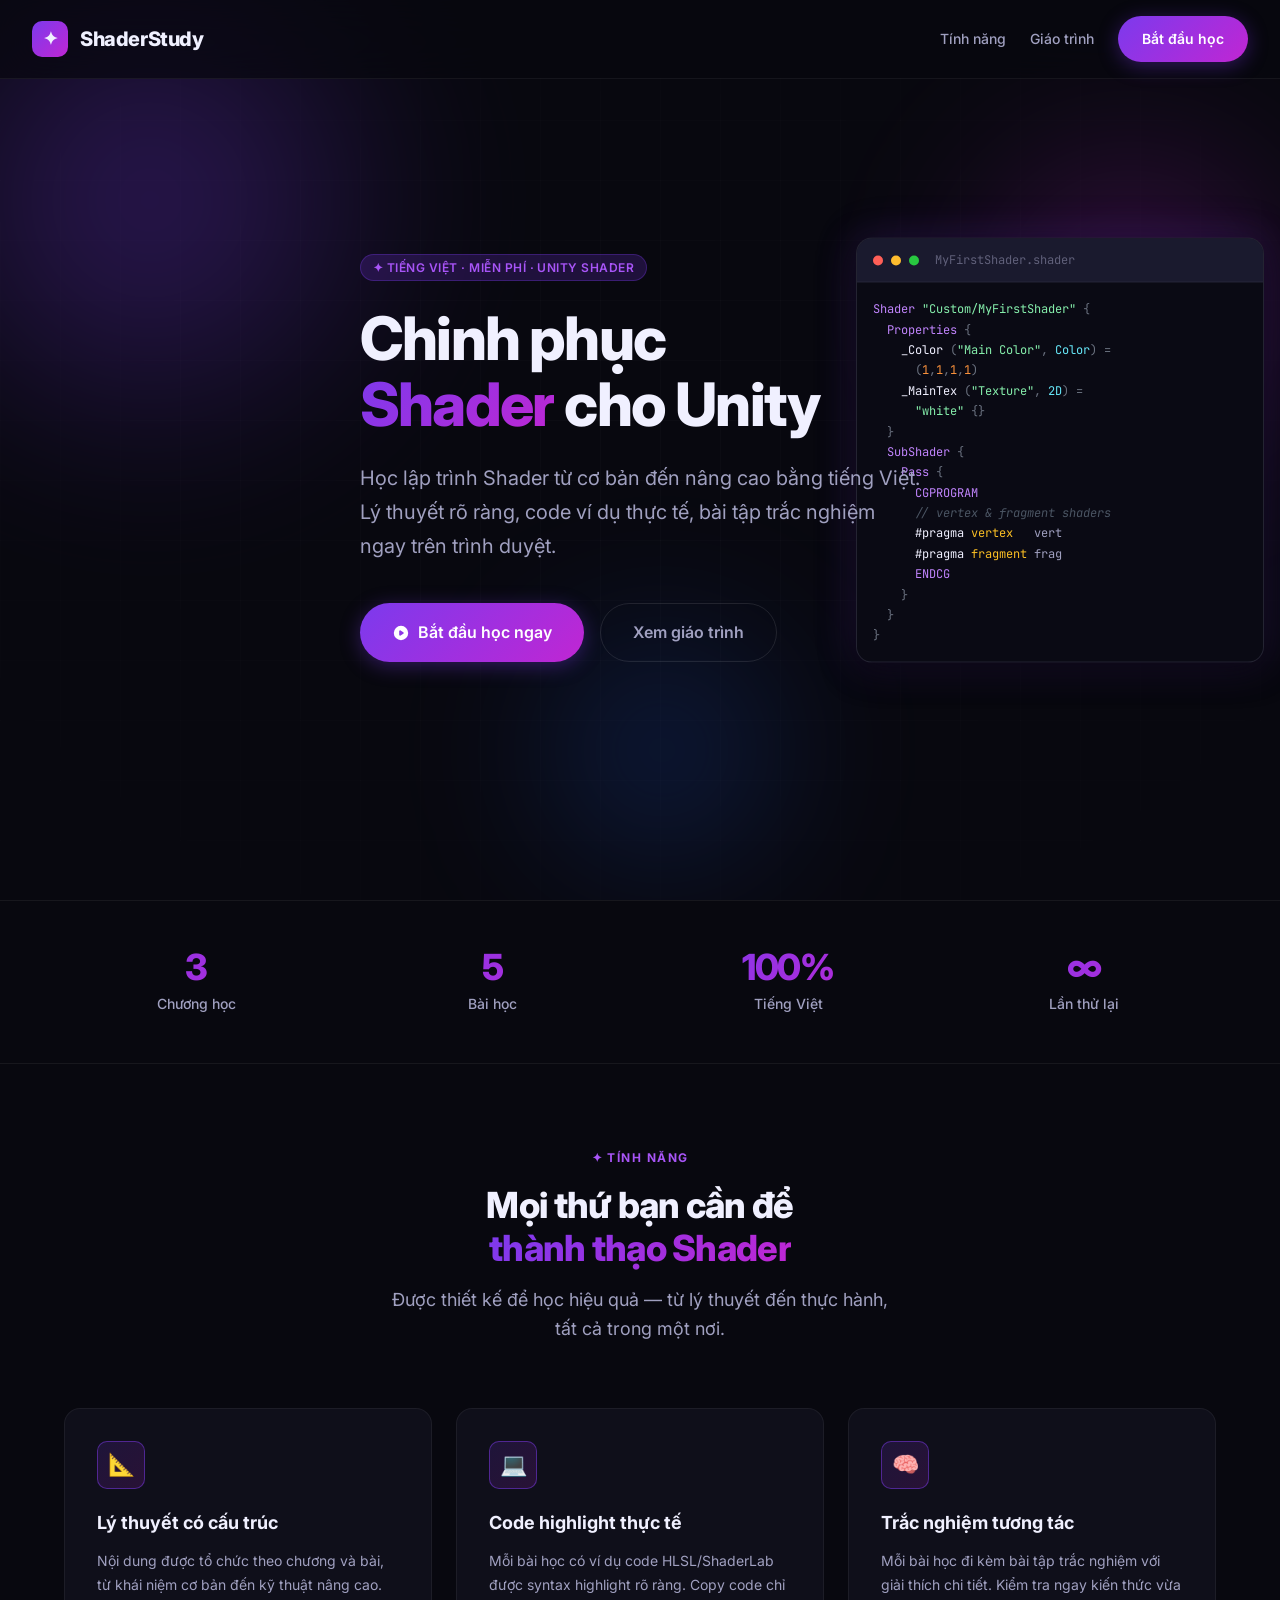
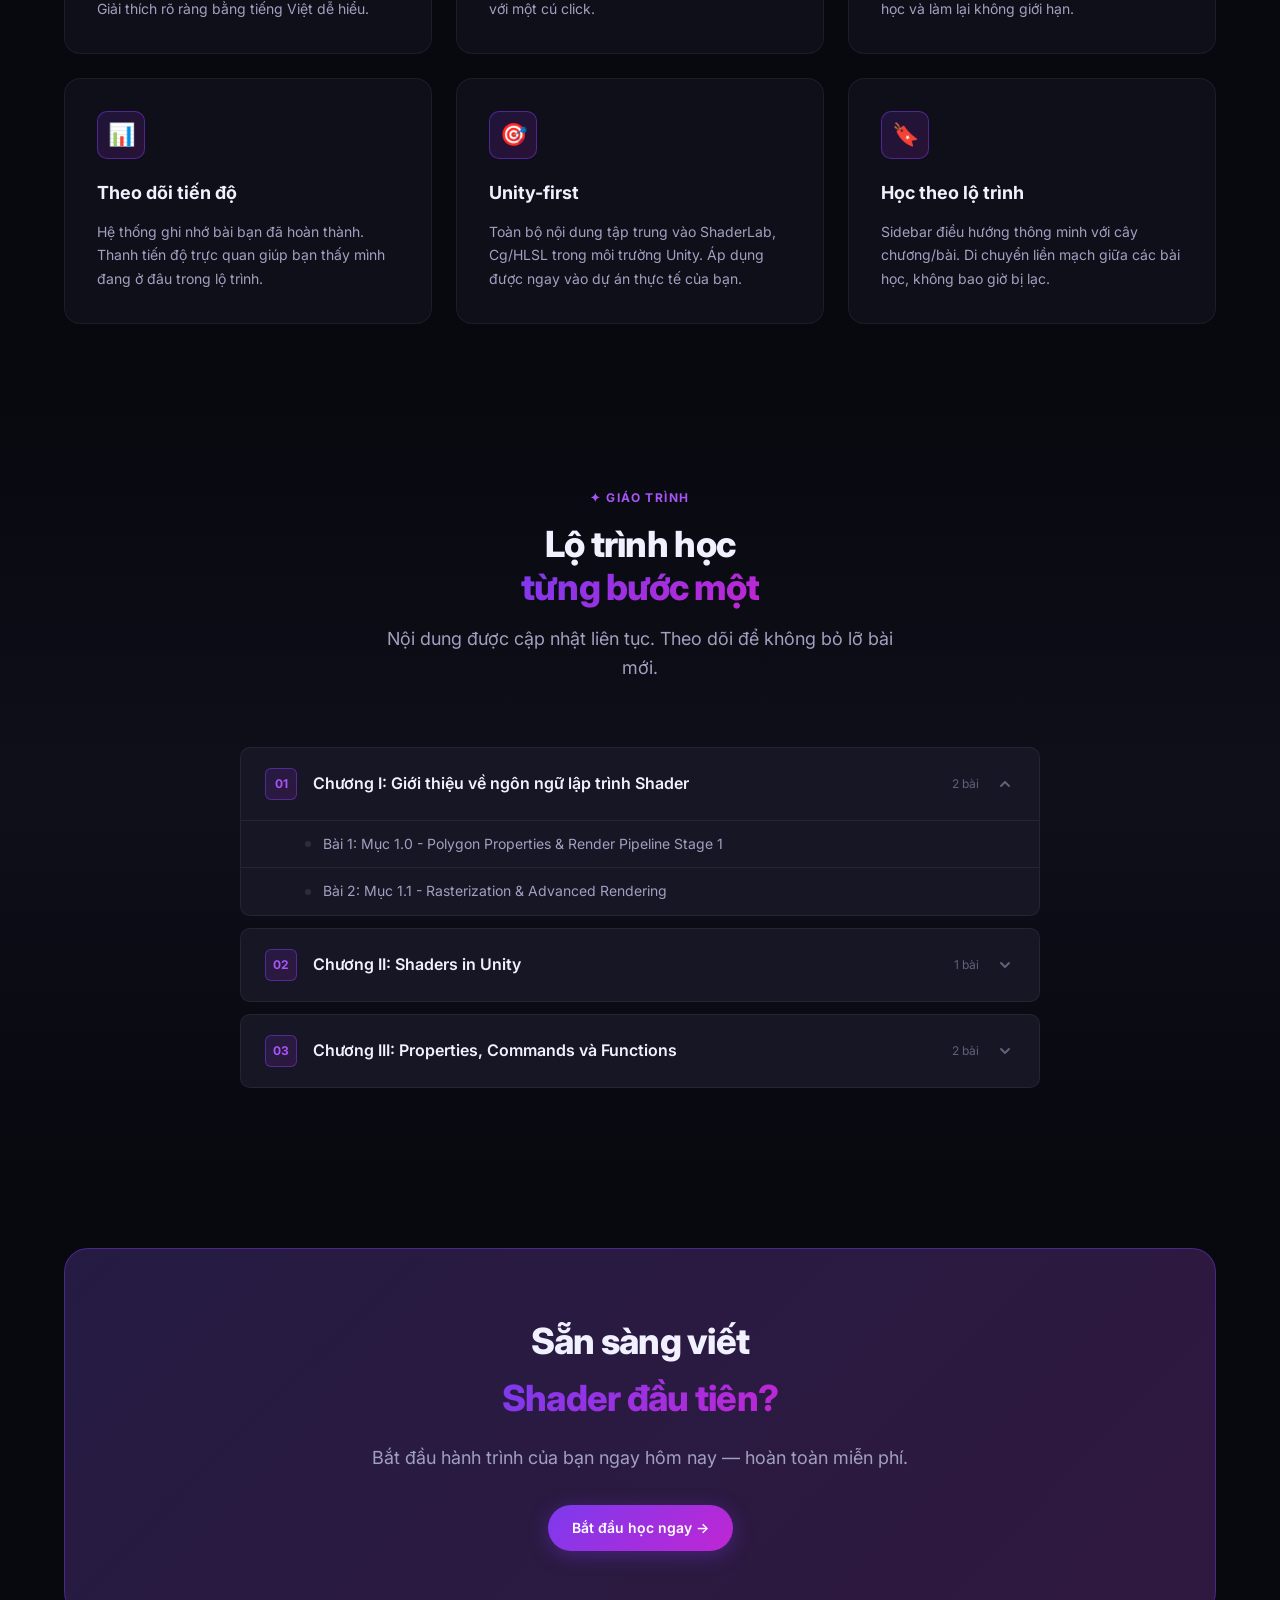
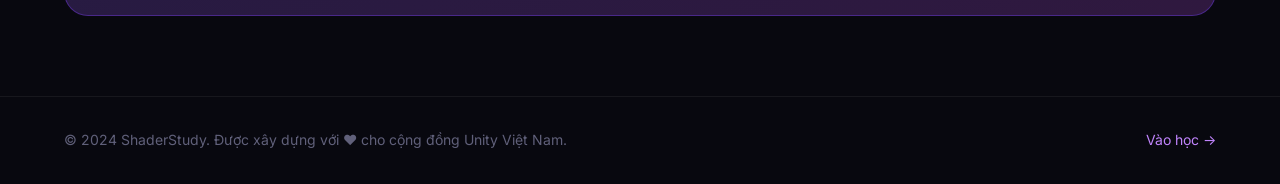
==== index.html @ 9c2f1389 "Initial commit: Shader Study Platform" ====
<!DOCTYPE html>
<html lang="vi">
<head>
  <meta charset="UTF-8" />
  <meta name="viewport" content="width=device-width, initial-scale=1.0" />
  <title>ShaderStudy – Học Shader cho Unity</title>
  <meta name="description" content="Nền tảng học Shader cho Unity bằng tiếng Việt. Lý thuyết có cấu trúc, ví dụ code thực tế, và bài tập trắc nghiệm tương tác." />
  <meta name="keywords" content="shader, unity, học shader, ShaderLab, HLSL, Cg, tiếng việt" />
  <meta property="og:title" content="ShaderStudy – Học Shader cho Unity" />
  <meta property="og:description" content="Học Shader Unity bằng tiếng Việt với lý thuyết có cấu trúc và bài tập trắc nghiệm." />
  <meta property="og:type" content="website" />

  <link rel="preconnect" href="https://fonts.googleapis.com" />
  <link rel="preconnect" href="https://fonts.gstatic.com" crossorigin />
  <link rel="stylesheet" href="css/main.css" />
  <link rel="stylesheet" href="css/intro.css" />
</head>
<body>

  <!-- ── Navigation ─────────────────────────────────────────── -->
  <nav class="intro-nav" role="navigation" aria-label="Điều hướng chính">
    <a href="index.html" class="nav-logo" aria-label="ShaderStudy trang chủ">
      <div class="nav-logo-icon" aria-hidden="true">✦</div>
      ShaderStudy
    </a>
    <div class="nav-links" aria-label="Các liên kết điều hướng">
      <a href="#features" class="nav-link">Tính năng</a>
      <a href="#curriculum" class="nav-link">Giáo trình</a>
      <a href="learn.html" class="btn btn-primary" id="nav-cta-btn">Bắt đầu học</a>
    </div>
  </nav>

  <!-- ── Hero ───────────────────────────────────────────────── -->
  <section class="hero" aria-labelledby="hero-title">

    <!-- Background -->
    <div class="hero-bg" aria-hidden="true">
      <div class="hero-orb hero-orb-1"></div>
      <div class="hero-orb hero-orb-2"></div>
      <div class="hero-orb hero-orb-3"></div>
      <div class="hero-grid"></div>
    </div>

    <div class="container">
      <div class="hero-content">
        <div class="hero-badge animate-fade-up">
          <span class="badge badge-accent">✦ Tiếng Việt · Miễn phí · Unity Shader</span>
        </div>

        <h1 class="hero-title animate-fade-up delay-100" id="hero-title">
          Chinh phục<br />
          <span class="gradient-text">Shader</span> cho Unity
        </h1>

        <p class="hero-subtitle animate-fade-up delay-200">
          Học lập trình Shader từ cơ bản đến nâng cao bằng tiếng Việt.
          Lý thuyết rõ ràng, code ví dụ thực tế, bài tập trắc nghiệm ngay trên trình duyệt.
        </p>

        <div class="hero-actions animate-fade-up delay-300">
          <a href="learn.html" class="btn btn-primary" id="hero-start-btn">
            <svg width="18" height="18" viewBox="0 0 20 20" fill="currentColor" aria-hidden="true">
              <path fill-rule="evenodd" d="M10 18a8 8 0 100-16 8 8 0 000 16zM9.555 7.168A1 1 0 008 8v4a1 1 0 001.555.832l3-2a1 1 0 000-1.664l-3-2z" clip-rule="evenodd"/>
            </svg>
            Bắt đầu học ngay
          </a>
          <a href="#curriculum" class="btn btn-ghost" id="hero-curriculum-btn">
            Xem giáo trình
          </a>
        </div>
      </div>
    </div>

    <!-- Floating code preview card -->
    <div class="hero-visual" aria-hidden="true">
      <div class="shader-preview-card">
        <div class="shader-card-header">
          <span class="window-dot dot-red"></span>
          <span class="window-dot dot-yellow"></span>
          <span class="window-dot dot-green"></span>
          <span class="shader-card-filename">MyFirstShader.shader</span>
        </div>
        <div class="shader-card-body">
          <pre><span class="tok-keyword">Shader</span> <span class="tok-string">"Custom/MyFirstShader"</span> <span class="tok-punct">{</span>
  <span class="tok-keyword">Properties</span> <span class="tok-punct">{</span>
    <span class="tok-prop">_Color</span> <span class="tok-punct">(</span><span class="tok-string">"Main Color"</span><span class="tok-punct">,</span> <span class="tok-type">Color</span><span class="tok-punct">)</span> <span class="tok-punct">=</span>
      <span class="tok-punct">(</span><span class="tok-number">1</span><span class="tok-punct">,</span><span class="tok-number">1</span><span class="tok-punct">,</span><span class="tok-number">1</span><span class="tok-punct">,</span><span class="tok-number">1</span><span class="tok-punct">)</span>
    <span class="tok-prop">_MainTex</span> <span class="tok-punct">(</span><span class="tok-string">"Texture"</span><span class="tok-punct">,</span> <span class="tok-type">2D</span><span class="tok-punct">)</span> <span class="tok-punct">=</span>
      <span class="tok-string">"white"</span> <span class="tok-punct">{}</span>
  <span class="tok-punct">}</span>
  <span class="tok-keyword">SubShader</span> <span class="tok-punct">{</span>
    <span class="tok-keyword">Pass</span> <span class="tok-punct">{</span>
      <span class="tok-keyword">CGPROGRAM</span>
      <span class="tok-comment">// vertex & fragment shaders</span>
      <span class="tok-prop">#pragma</span> <span class="tok-fn">vertex</span>   vert
      <span class="tok-prop">#pragma</span> <span class="tok-fn">fragment</span> frag
      <span class="tok-keyword">ENDCG</span>
    <span class="tok-punct">}</span>
  <span class="tok-punct">}</span>
<span class="tok-punct">}</span></pre>
        </div>
      </div>
    </div>

  </section>

  <!-- ── Stats Row ───────────────────────────────────────────── -->
  <section class="stats-row" aria-label="Thống kê">
    <div class="container">
      <div class="stats-grid">
        <div class="stat-item">
          <div class="stat-number" id="stat-chapters">0</div>
          <div class="stat-label">Chương học</div>
        </div>
        <div class="stat-item">
          <div class="stat-number" id="stat-lessons">0</div>
          <div class="stat-label">Bài học</div>
        </div>
        <div class="stat-item">
          <div class="stat-number">100%</div>
          <div class="stat-label">Tiếng Việt</div>
        </div>
        <div class="stat-item">
          <div class="stat-number">∞</div>
          <div class="stat-label">Lần thử lại</div>
        </div>
      </div>
    </div>
  </section>

  <!-- ── Features ────────────────────────────────────────────── -->
  <section class="features-section" id="features" aria-labelledby="features-title">
    <div class="container">
      <div class="section-header">
        <span class="section-tag">✦ Tính năng</span>
        <h2 class="section-title" id="features-title">
          Mọi thứ bạn cần để<br />
          <span class="gradient-text">thành thạo Shader</span>
        </h2>
        <p class="section-desc">
          Được thiết kế để học hiệu quả — từ lý thuyết đến thực hành, tất cả trong một nơi.
        </p>
      </div>

      <div class="features-grid">

        <article class="feature-card animate-fade-up">
          <div class="feature-icon" aria-hidden="true">📐</div>
          <h3 class="feature-title">Lý thuyết có cấu trúc</h3>
          <p class="feature-desc">
            Nội dung được tổ chức theo chương và bài, từ khái niệm cơ bản đến kỹ thuật nâng cao.
            Giải thích rõ ràng bằng tiếng Việt dễ hiểu.
          </p>
        </article>

        <article class="feature-card animate-fade-up delay-100">
          <div class="feature-icon" aria-hidden="true">💻</div>
          <h3 class="feature-title">Code highlight thực tế</h3>
          <p class="feature-desc">
            Mỗi bài học có ví dụ code HLSL/ShaderLab được syntax highlight rõ ràng.
            Copy code chỉ với một cú click.
          </p>
        </article>

        <article class="feature-card animate-fade-up delay-200">
          <div class="feature-icon" aria-hidden="true">🧠</div>
          <h3 class="feature-title">Trắc nghiệm tương tác</h3>
          <p class="feature-desc">
            Mỗi bài học đi kèm bài tập trắc nghiệm với giải thích chi tiết.
            Kiểm tra ngay kiến thức vừa học và làm lại không giới hạn.
          </p>
        </article>

        <article class="feature-card animate-fade-up delay-300">
          <div class="feature-icon" aria-hidden="true">📊</div>
          <h3 class="feature-title">Theo dõi tiến độ</h3>
          <p class="feature-desc">
            Hệ thống ghi nhớ bài bạn đã hoàn thành.
            Thanh tiến độ trực quan giúp bạn thấy mình đang ở đâu trong lộ trình.
          </p>
        </article>

        <article class="feature-card animate-fade-up delay-400">
          <div class="feature-icon" aria-hidden="true">🎯</div>
          <h3 class="feature-title">Unity-first</h3>
          <p class="feature-desc">
            Toàn bộ nội dung tập trung vào ShaderLab, Cg/HLSL trong môi trường Unity.
            Áp dụng được ngay vào dự án thực tế của bạn.
          </p>
        </article>

        <article class="feature-card animate-fade-up delay-500">
          <div class="feature-icon" aria-hidden="true">🔖</div>
          <h3 class="feature-title">Học theo lộ trình</h3>
          <p class="feature-desc">
            Sidebar điều hướng thông minh với cây chương/bài.
            Di chuyển liền mạch giữa các bài học, không bao giờ bị lạc.
          </p>
        </article>

      </div>
    </div>
  </section>

  <!-- ── Curriculum ───────────────────────────────────────────── -->
  <section class="curriculum-section" id="curriculum" aria-labelledby="curriculum-title">
    <div class="container">
      <div class="section-header">
        <span class="section-tag">✦ Giáo trình</span>
        <h2 class="section-title" id="curriculum-title">
          Lộ trình học<br />
          <span class="gradient-text">từng bước một</span>
        </h2>
        <p class="section-desc">
          Nội dung được cập nhật liên tục. Theo dõi để không bỏ lỡ bài mới.
        </p>
      </div>

      <div class="curriculum-list" id="curriculum-list" aria-label="Danh sách chương học">
        <!-- Rendered by intro.js -->
      </div>
    </div>
  </section>

  <!-- ── CTA ─────────────────────────────────────────────────── -->
  <section class="cta-section" aria-labelledby="cta-title">
    <div class="container">
      <div class="cta-box">
        <h2 class="cta-title" id="cta-title">
          Sẵn sàng viết<br />
          <span class="gradient-text">Shader đầu tiên?</span>
        </h2>
        <p class="cta-desc">
          Bắt đầu hành trình của bạn ngay hôm nay — hoàn toàn miễn phí.
        </p>
        <div class="cta-actions">
          <a href="learn.html" class="btn btn-primary" id="cta-start-btn">
            Bắt đầu học ngay →
          </a>
        </div>
      </div>
    </div>
  </section>

  <!-- ── Footer ──────────────────────────────────────────────── -->
  <footer class="intro-footer" role="contentinfo">
    <div class="container">
      <div class="footer-inner">
        <div class="footer-text">
          © 2024 ShaderStudy. Được xây dựng với ❤️ cho cộng đồng Unity Việt Nam.
        </div>
        <a href="learn.html" class="footer-text" style="color: var(--text-accent);">
          Vào học →
        </a>
      </div>
    </div>
  </footer>

  <!-- ── Scripts ─────────────────────────────────────────────── -->
  <script src="js/curriculum.js"></script>
  <script src="js/intro.js"></script>

</body>
</html>
---- css/main.css ----
/* ============================================================
   ShaderStudy – Global Design System
   ============================================================ */

@import url('https://fonts.googleapis.com/css2?family=Inter:wght@300;400;500;600;700;800&family=JetBrains+Mono:wght@400;500&display=swap');

/* ── Custom Properties ─────────────────────────────────────── */
:root {
  /* Colors */
  --bg-base:        #08080f;
  --bg-surface:     #0f0f1a;
  --bg-elevated:    #161625;
  --bg-card:        #1a1a2e;
  --bg-hover:       #1f1f38;

  --accent-1:       #7c3aed;
  --accent-2:       #a855f7;
  --accent-3:       #c026d3;
  --accent-glow:    rgba(124, 58, 237, 0.35);

  --text-primary:   #f0f0ff;
  --text-secondary: #a0a0c0;
  --text-muted:     #60607a;
  --text-accent:    #c084fc;

  --border-subtle:  rgba(255, 255, 255, 0.06);
  --border-muted:   rgba(255, 255, 255, 0.1);
  --border-accent:  rgba(124, 58, 237, 0.5);

  --radius-sm:   6px;
  --radius-md:   10px;
  --radius-lg:   16px;
  --radius-xl:   24px;
  --radius-full: 9999px;

  /* Spacing scale */
  --space-1:  4px;
  --space-2:  8px;
  --space-3:  12px;
  --space-4:  16px;
  --space-5:  20px;
  --space-6:  24px;
  --space-8:  32px;
  --space-10: 40px;
  --space-12: 48px;
  --space-16: 64px;
  --space-20: 80px;

  /* Typography */
  --font-sans: 'Inter', -apple-system, BlinkMacSystemFont, sans-serif;
  --font-mono: 'JetBrains Mono', 'Fira Code', monospace;

  --text-xs:   0.75rem;
  --text-sm:   0.875rem;
  --text-base: 1rem;
  --text-lg:   1.125rem;
  --text-xl:   1.25rem;
  --text-2xl:  1.5rem;
  --text-3xl:  1.875rem;
  --text-4xl:  2.25rem;
  --text-5xl:  3rem;
  --text-6xl:  3.75rem;

  /* Shadows */
  --shadow-sm:  0 1px 3px rgba(0,0,0,0.4);
  --shadow-md:  0 4px 16px rgba(0,0,0,0.5);
  --shadow-lg:  0 8px 32px rgba(0,0,0,0.6);
  --shadow-glow: 0 0 40px rgba(124, 58, 237, 0.25);

  /* Transitions */
  --transition-fast:   150ms ease;
  --transition-normal: 250ms ease;
  --transition-slow:   400ms ease;

  /* Gradients */
  --gradient-accent: linear-gradient(135deg, var(--accent-1), var(--accent-3));
  --gradient-accent-soft: linear-gradient(135deg, rgba(124,58,237,0.15), rgba(192,38,211,0.15));
  --gradient-surface: linear-gradient(180deg, var(--bg-surface), var(--bg-base));
}

/* ── Reset & Base ──────────────────────────────────────────── */
*, *::before, *::after {
  box-sizing: border-box;
  margin: 0;
  padding: 0;
}

html {
  font-size: 16px;
  scroll-behavior: smooth;
  -webkit-font-smoothing: antialiased;
  -moz-osx-font-smoothing: grayscale;
}

body {
  font-family: var(--font-sans);
  font-size: var(--text-base);
  line-height: 1.6;
  color: var(--text-primary);
  background: var(--bg-base);
  min-height: 100vh;
  overflow-x: hidden;
}

a {
  color: var(--text-accent);
  text-decoration: none;
  transition: color var(--transition-fast);
}
a:hover { color: var(--accent-2); }

img, svg { display: block; }
button { cursor: pointer; border: none; background: none; font-family: inherit; }
ul, ol { list-style: none; }

/* ── Scrollbar ─────────────────────────────────────────────── */
::-webkit-scrollbar { width: 6px; height: 6px; }
::-webkit-scrollbar-track { background: var(--bg-base); }
::-webkit-scrollbar-thumb {
  background: var(--bg-elevated);
  border-radius: var(--radius-full);
}
::-webkit-scrollbar-thumb:hover { background: var(--accent-1); }

/* ── Utility Classes ───────────────────────────────────────── */
.container {
  max-width: 1200px;
  margin: 0 auto;
  padding: 0 var(--space-6);
}

.gradient-text {
  background: var(--gradient-accent);
  -webkit-background-clip: text;
  -webkit-text-fill-color: transparent;
  background-clip: text;
}

.btn {
  display: inline-flex;
  align-items: center;
  gap: var(--space-2);
  padding: var(--space-3) var(--space-6);
  border-radius: var(--radius-full);
  font-size: var(--text-sm);
  font-weight: 600;
  transition: all var(--transition-normal);
  white-space: nowrap;
}

.btn-primary {
  background: var(--gradient-accent);
  color: #fff;
  box-shadow: 0 4px 20px var(--accent-glow);
}
.btn-primary:hover {
  transform: translateY(-2px);
  box-shadow: 0 8px 32px var(--accent-glow);
  color: #fff;
}
.btn-primary:active { transform: translateY(0); }

.btn-ghost {
  background: transparent;
  color: var(--text-secondary);
  border: 1px solid var(--border-muted);
}
.btn-ghost:hover {
  background: var(--bg-elevated);
  color: var(--text-primary);
  border-color: var(--border-accent);
}

.badge {
  display: inline-flex;
  align-items: center;
  gap: var(--space-1);
  padding: 3px var(--space-3);
  border-radius: var(--radius-full);
  font-size: var(--text-xs);
  font-weight: 600;
  letter-spacing: 0.04em;
  text-transform: uppercase;
}

.badge-accent {
  background: rgba(124, 58, 237, 0.2);
  color: var(--accent-2);
  border: 1px solid rgba(124, 58, 237, 0.3);
}

/* ── Code blocks (highlight.js override) ──────────────────── */
.hljs-wrapper {
  position: relative;
  margin: var(--space-6) 0;
  border-radius: var(--radius-md);
  border: 1px solid var(--border-subtle);
  overflow: hidden;
}

.hljs-lang-label {
  position: absolute;
  top: var(--space-3);
  right: var(--space-4);
  font-family: var(--font-mono);
  font-size: var(--text-xs);
  color: var(--text-muted);
  text-transform: uppercase;
  letter-spacing: 0.1em;
  pointer-events: none;
}

.hljs-copy-btn {
  position: absolute;
  top: var(--space-2);
  right: var(--space-2);
  padding: var(--space-1) var(--space-3);
  border-radius: var(--radius-sm);
  font-size: var(--text-xs);
  font-weight: 500;
  color: var(--text-muted);
  background: var(--bg-elevated);
  border: 1px solid var(--border-subtle);
  transition: all var(--transition-fast);
  opacity: 0;
}
.hljs-wrapper:hover .hljs-copy-btn { opacity: 1; }
.hljs-copy-btn:hover {
  color: var(--text-primary);
  border-color: var(--border-accent);
  background: var(--bg-hover);
}
.hljs-copy-btn.copied {
  color: #4ade80;
  border-color: rgba(74,222,128,0.4);
}

pre.hljs-pre {
  padding: var(--space-8) var(--space-6) var(--space-6);
  overflow-x: auto;
  background: #0d0d18 !important;
  border-radius: var(--radius-md);
}

code.hljs {
  font-family: var(--font-mono);
  font-size: var(--text-sm);
  line-height: 1.7;
  background: transparent !important;
}

/* ── Divider ───────────────────────────────────────────────── */
.divider {
  height: 1px;
  background: var(--border-subtle);
  border: none;
}

/* ── Animations ────────────────────────────────────────────── */
@keyframes fadeUp {
  from { opacity: 0; transform: translateY(20px); }
  to   { opacity: 1; transform: translateY(0); }
}

@keyframes fadeIn {
  from { opacity: 0; }
  to   { opacity: 1; }
}

@keyframes pulse-glow {
  0%, 100% { box-shadow: 0 0 20px var(--accent-glow); }
  50%       { box-shadow: 0 0 40px rgba(124,58,237,0.5); }
}

@keyframes float {
  0%, 100% { transform: translateY(0px); }
  50%       { transform: translateY(-8px); }
}

@keyframes spin {
  from { transform: rotate(0deg); }
  to   { transform: rotate(360deg); }
}

.animate-fade-up  { animation: fadeUp  0.6s ease both; }
.animate-fade-in  { animation: fadeIn  0.4s ease both; }

.delay-100 { animation-delay: 0.1s; }
.delay-200 { animation-delay: 0.2s; }
.delay-300 { animation-delay: 0.3s; }
.delay-400 { animation-delay: 0.4s; }
.delay-500 { animation-delay: 0.5s; }
---- css/intro.css ----
/* ============================================================
   ShaderStudy – Intro Page Styles
   ============================================================ */

/* ── Nav ───────────────────────────────────────────────────── */
.intro-nav {
  position: fixed;
  top: 0;
  left: 0;
  right: 0;
  z-index: 100;
  display: flex;
  align-items: center;
  justify-content: space-between;
  padding: var(--space-4) var(--space-8);
  background: rgba(8, 8, 15, 0.7);
  backdrop-filter: blur(20px);
  -webkit-backdrop-filter: blur(20px);
  border-bottom: 1px solid var(--border-subtle);
  transition: background var(--transition-normal);
}

.nav-logo {
  display: flex;
  align-items: center;
  gap: var(--space-3);
  font-size: var(--text-xl);
  font-weight: 800;
  color: var(--text-primary);
  letter-spacing: -0.02em;
}

.nav-logo-icon {
  width: 36px;
  height: 36px;
  background: var(--gradient-accent);
  border-radius: var(--radius-md);
  display: flex;
  align-items: center;
  justify-content: center;
  font-size: 18px;
  animation: pulse-glow 3s ease-in-out infinite;
}

.nav-links {
  display: flex;
  align-items: center;
  gap: var(--space-6);
}

.nav-link {
  font-size: var(--text-sm);
  font-weight: 500;
  color: var(--text-secondary);
  transition: color var(--transition-fast);
  position: relative;
}
.nav-link::after {
  content: '';
  position: absolute;
  bottom: -2px;
  left: 0; right: 0;
  height: 2px;
  background: var(--gradient-accent);
  border-radius: var(--radius-full);
  transform: scaleX(0);
  transition: transform var(--transition-fast);
}
.nav-link:hover { color: var(--text-primary); }
.nav-link:hover::after { transform: scaleX(1); }

/* ── Hero Section ──────────────────────────────────────────── */
.hero {
  position: relative;
  min-height: 100vh;
  display: flex;
  align-items: center;
  overflow: hidden;
  padding: var(--space-20) 0 var(--space-16);
}

/* Animated background mesh */
.hero-bg {
  position: absolute;
  inset: 0;
  pointer-events: none;
  overflow: hidden;
}

.hero-orb {
  position: absolute;
  border-radius: 50%;
  filter: blur(80px);
  opacity: 0.35;
}

.hero-orb-1 {
  width: 600px;
  height: 600px;
  background: radial-gradient(circle, #7c3aed, transparent 70%);
  top: -100px;
  left: -150px;
  animation: float 8s ease-in-out infinite;
}

.hero-orb-2 {
  width: 400px;
  height: 400px;
  background: radial-gradient(circle, #c026d3, transparent 70%);
  top: 100px;
  right: -50px;
  animation: float 10s ease-in-out infinite reverse;
}

.hero-orb-3 {
  width: 300px;
  height: 300px;
  background: radial-gradient(circle, #2563eb, transparent 70%);
  bottom: 0;
  left: 40%;
  animation: float 12s ease-in-out infinite;
}

/* Grid overlay */
.hero-grid {
  position: absolute;
  inset: 0;
  background-image:
    linear-gradient(rgba(255,255,255,0.02) 1px, transparent 1px),
    linear-gradient(90deg, rgba(255,255,255,0.02) 1px, transparent 1px);
  background-size: 60px 60px;
  mask-image: radial-gradient(ellipse 80% 80% at 50% 50%, black, transparent);
}

.hero-content {
  position: relative;
  z-index: 1;
  max-width: 760px;
}

.hero-badge {
  margin-bottom: var(--space-6);
}

.hero-title {
  font-size: clamp(var(--text-4xl), 7vw, var(--text-6xl));
  font-weight: 800;
  line-height: 1.1;
  letter-spacing: -0.03em;
  margin-bottom: var(--space-6);
}

.hero-subtitle {
  font-size: var(--text-xl);
  color: var(--text-secondary);
  line-height: 1.7;
  max-width: 560px;
  margin-bottom: var(--space-10);
}

.hero-actions {
  display: flex;
  gap: var(--space-4);
  flex-wrap: wrap;
}

.hero-actions .btn {
  font-size: var(--text-base);
  padding: var(--space-4) var(--space-8);
}

/* 3D Shader card floating on right */
.hero-visual {
  position: absolute;
  right: 0;
  top: 50%;
  transform: translateY(-50%);
  width: 440px;
  padding: var(--space-4);
  pointer-events: none;
}

.shader-preview-card {
  background: var(--bg-elevated);
  border: 1px solid var(--border-subtle);
  border-radius: var(--radius-lg);
  overflow: hidden;
  box-shadow: var(--shadow-lg), var(--shadow-glow);
  animation: float 7s ease-in-out infinite;
}

.shader-card-header {
  display: flex;
  align-items: center;
  gap: var(--space-2);
  padding: var(--space-3) var(--space-4);
  background: var(--bg-card);
  border-bottom: 1px solid var(--border-subtle);
}

.window-dot {
  width: 10px;
  height: 10px;
  border-radius: 50%;
}
.dot-red    { background: #ff5f57; }
.dot-yellow { background: #febc2e; }
.dot-green  { background: #28c840; }

.shader-card-filename {
  margin-left: var(--space-2);
  font-family: var(--font-mono);
  font-size: var(--text-xs);
  color: var(--text-muted);
}

.shader-card-body {
  padding: var(--space-4);
  background: #0a0a14;
}

.shader-card-body pre {
  font-family: var(--font-mono);
  font-size: 12px;
  line-height: 1.7;
  color: #a0a0c0;
  white-space: pre;
  overflow: hidden;
}

/* Token colors */
.tok-keyword  { color: #c084fc; }
.tok-string   { color: #86efac; }
.tok-number   { color: #fb923c; }
.tok-comment  { color: #4b5563; font-style: italic; }
.tok-type     { color: #67e8f9; }
.tok-fn       { color: #fbbf24; }
.tok-prop     { color: #f0f0ff; }
.tok-punct    { color: #6b7280; }

/* ── Stats Row ─────────────────────────────────────────────── */
.stats-row {
  padding: var(--space-12) 0;
  border-top: 1px solid var(--border-subtle);
  border-bottom: 1px solid var(--border-subtle);
}

.stats-grid {
  display: grid;
  grid-template-columns: repeat(auto-fit, minmax(180px, 1fr));
  gap: var(--space-8);
  text-align: center;
}

.stat-item {}

.stat-number {
  font-size: var(--text-4xl);
  font-weight: 800;
  letter-spacing: -0.03em;
  background: var(--gradient-accent);
  -webkit-background-clip: text;
  -webkit-text-fill-color: transparent;
  background-clip: text;
  line-height: 1;
  margin-bottom: var(--space-2);
}

.stat-label {
  font-size: var(--text-sm);
  color: var(--text-secondary);
  font-weight: 500;
}

/* ── Features Section ──────────────────────────────────────── */
.features-section {
  padding: var(--space-20) 0;
}

.section-header {
  text-align: center;
  margin-bottom: var(--space-16);
}

.section-tag {
  display: inline-block;
  font-size: var(--text-xs);
  font-weight: 700;
  letter-spacing: 0.12em;
  text-transform: uppercase;
  color: var(--accent-2);
  margin-bottom: var(--space-4);
}

.section-title {
  font-size: clamp(var(--text-3xl), 4vw, var(--text-4xl));
  font-weight: 800;
  letter-spacing: -0.02em;
  line-height: 1.2;
  margin-bottom: var(--space-4);
}

.section-desc {
  font-size: var(--text-lg);
  color: var(--text-secondary);
  max-width: 520px;
  margin: 0 auto;
}

.features-grid {
  display: grid;
  grid-template-columns: repeat(auto-fit, minmax(300px, 1fr));
  gap: var(--space-6);
}

.feature-card {
  background: var(--bg-surface);
  border: 1px solid var(--border-subtle);
  border-radius: var(--radius-lg);
  padding: var(--space-8);
  transition: all var(--transition-normal);
  position: relative;
  overflow: hidden;
}

.feature-card::before {
  content: '';
  position: absolute;
  top: 0; left: 0; right: 0;
  height: 2px;
  background: var(--gradient-accent);
  transform: scaleX(0);
  transform-origin: left;
  transition: transform var(--transition-normal);
}
.feature-card:hover::before { transform: scaleX(1); }
.feature-card:hover {
  border-color: var(--border-accent);
  background: var(--bg-elevated);
  transform: translateY(-4px);
  box-shadow: var(--shadow-md), 0 0 30px rgba(124,58,237,0.1);
}

.feature-icon {
  width: 48px;
  height: 48px;
  border-radius: var(--radius-md);
  background: var(--gradient-accent-soft);
  border: 1px solid var(--border-accent);
  display: flex;
  align-items: center;
  justify-content: center;
  font-size: 22px;
  margin-bottom: var(--space-5);
}

.feature-title {
  font-size: var(--text-lg);
  font-weight: 700;
  margin-bottom: var(--space-3);
  color: var(--text-primary);
}

.feature-desc {
  font-size: var(--text-sm);
  color: var(--text-secondary);
  line-height: 1.7;
}

/* ── Curriculum Section ────────────────────────────────────── */
.curriculum-section {
  padding: var(--space-20) 0;
  background: linear-gradient(180deg, var(--bg-base) 0%, var(--bg-surface) 50%, var(--bg-base) 100%);
}

.curriculum-list {
  display: flex;
  flex-direction: column;
  gap: var(--space-3);
  max-width: 800px;
  margin: 0 auto;
}

.chapter-card {
  background: var(--bg-elevated);
  border: 1px solid var(--border-subtle);
  border-radius: var(--radius-md);
  overflow: hidden;
  transition: border-color var(--transition-fast);
}

.chapter-card:hover { border-color: var(--border-accent); }

.chapter-header {
  display: flex;
  align-items: center;
  gap: var(--space-4);
  padding: var(--space-5) var(--space-6);
  cursor: pointer;
  user-select: none;
}

.chapter-number {
  width: 32px;
  height: 32px;
  border-radius: var(--radius-sm);
  background: var(--gradient-accent-soft);
  border: 1px solid var(--border-accent);
  display: flex;
  align-items: center;
  justify-content: center;
  font-size: var(--text-xs);
  font-weight: 700;
  color: var(--accent-2);
  flex-shrink: 0;
}

.chapter-title {
  font-size: var(--text-base);
  font-weight: 600;
  flex: 1;
}

.chapter-meta {
  font-size: var(--text-xs);
  color: var(--text-muted);
}

.chapter-chevron {
  width: 20px;
  height: 20px;
  color: var(--text-muted);
  transition: transform var(--transition-fast);
  flex-shrink: 0;
}
.chapter-card.open .chapter-chevron { transform: rotate(180deg); }

.chapter-lessons {
  display: none;
  border-top: 1px solid var(--border-subtle);
}
.chapter-card.open .chapter-lessons { display: block; }

.chapter-lesson-item {
  display: flex;
  align-items: center;
  gap: var(--space-3);
  padding: var(--space-3) var(--space-6) var(--space-3) var(--space-16);
  border-bottom: 1px solid var(--border-subtle);
  font-size: var(--text-sm);
  color: var(--text-secondary);
  transition: all var(--transition-fast);
  cursor: pointer;
}
.chapter-lesson-item:last-child { border-bottom: none; }
.chapter-lesson-item:hover {
  background: var(--bg-hover);
  color: var(--text-primary);
  padding-left: calc(var(--space-16) + 4px);
}

.lesson-dot {
  width: 6px;
  height: 6px;
  border-radius: 50%;
  background: var(--border-muted);
  flex-shrink: 0;
  transition: background var(--transition-fast);
}
.chapter-lesson-item:hover .lesson-dot { background: var(--accent-2); }

.curriculum-empty {
  text-align: center;
  padding: var(--space-16);
  color: var(--text-muted);
}
.curriculum-empty-icon { font-size: 48px; margin-bottom: var(--space-4); }
.curriculum-empty p { font-size: var(--text-sm); }

/* ── CTA Section ───────────────────────────────────────────── */
.cta-section {
  padding: var(--space-20) 0;
}

.cta-box {
  position: relative;
  background: var(--bg-elevated);
  border: 1px solid var(--border-accent);
  border-radius: var(--radius-xl);
  padding: var(--space-16) var(--space-12);
  text-align: center;
  overflow: hidden;
}

.cta-box::before {
  content: '';
  position: absolute;
  inset: 0;
  background: var(--gradient-accent-soft);
  pointer-events: none;
}

.cta-title {
  font-size: clamp(var(--text-2xl), 4vw, var(--text-4xl));
  font-weight: 800;
  letter-spacing: -0.02em;
  margin-bottom: var(--space-4);
  position: relative;
}
.cta-desc {
  font-size: var(--text-lg);
  color: var(--text-secondary);
  margin-bottom: var(--space-8);
  position: relative;
}
.cta-actions {
  display: flex;
  gap: var(--space-4);
  justify-content: center;
  flex-wrap: wrap;
  position: relative;
}

/* ── Footer ────────────────────────────────────────────────── */
.intro-footer {
  padding: var(--space-8) 0;
  border-top: 1px solid var(--border-subtle);
}
.footer-inner {
  display: flex;
  align-items: center;
  justify-content: space-between;
  flex-wrap: wrap;
  gap: var(--space-4);
}
.footer-text {
  font-size: var(--text-sm);
  color: var(--text-muted);
}

/* ── Responsive ────────────────────────────────────────────── */
@media (max-width: 1024px) {
  .hero-visual { display: none; }
  .hero-content { max-width: 100%; }
}

@media (max-width: 768px) {
  .intro-nav { padding: var(--space-3) var(--space-4); }
  .nav-links { display: none; }
  .hero-title { font-size: var(--text-4xl); }
  .features-grid { grid-template-columns: 1fr; }
  .stats-grid { grid-template-columns: repeat(2, 1fr); }
  .cta-box { padding: var(--space-12) var(--space-6); }
  .footer-inner { justify-content: center; text-align: center; }
}
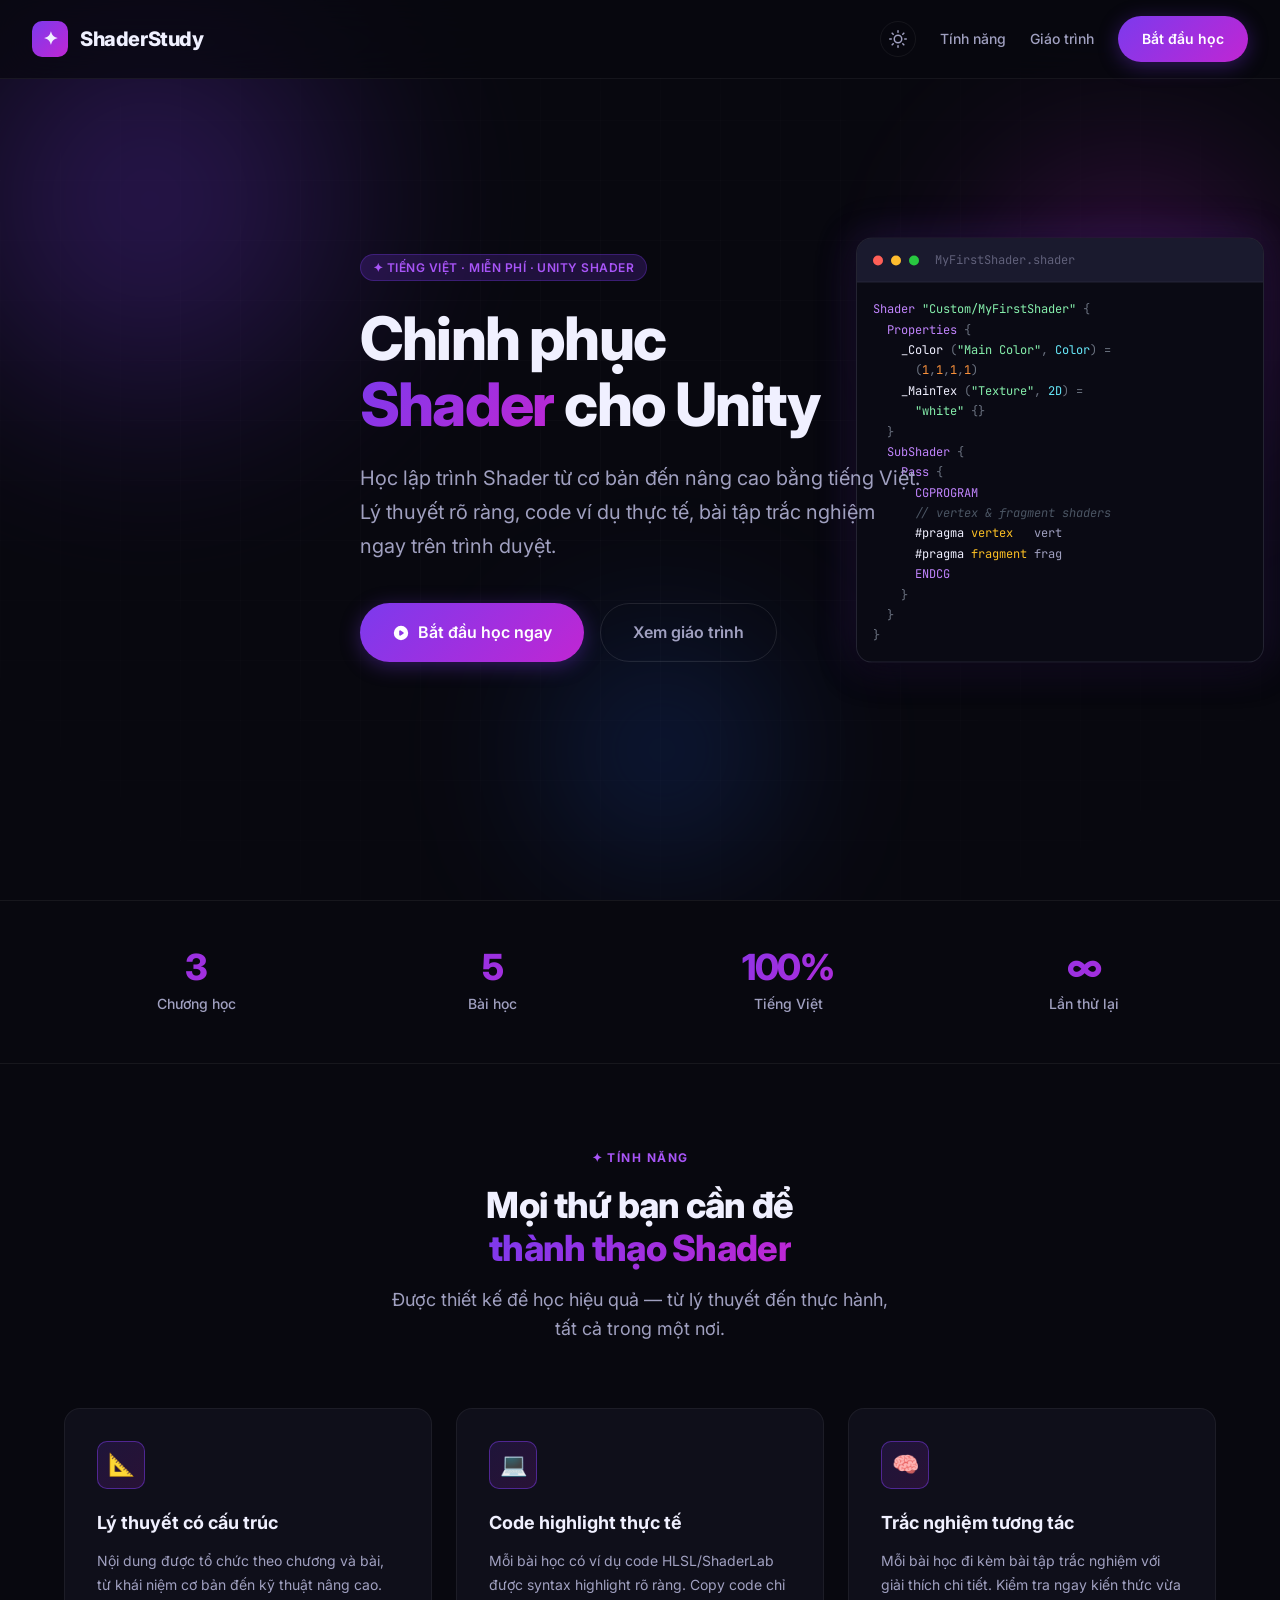
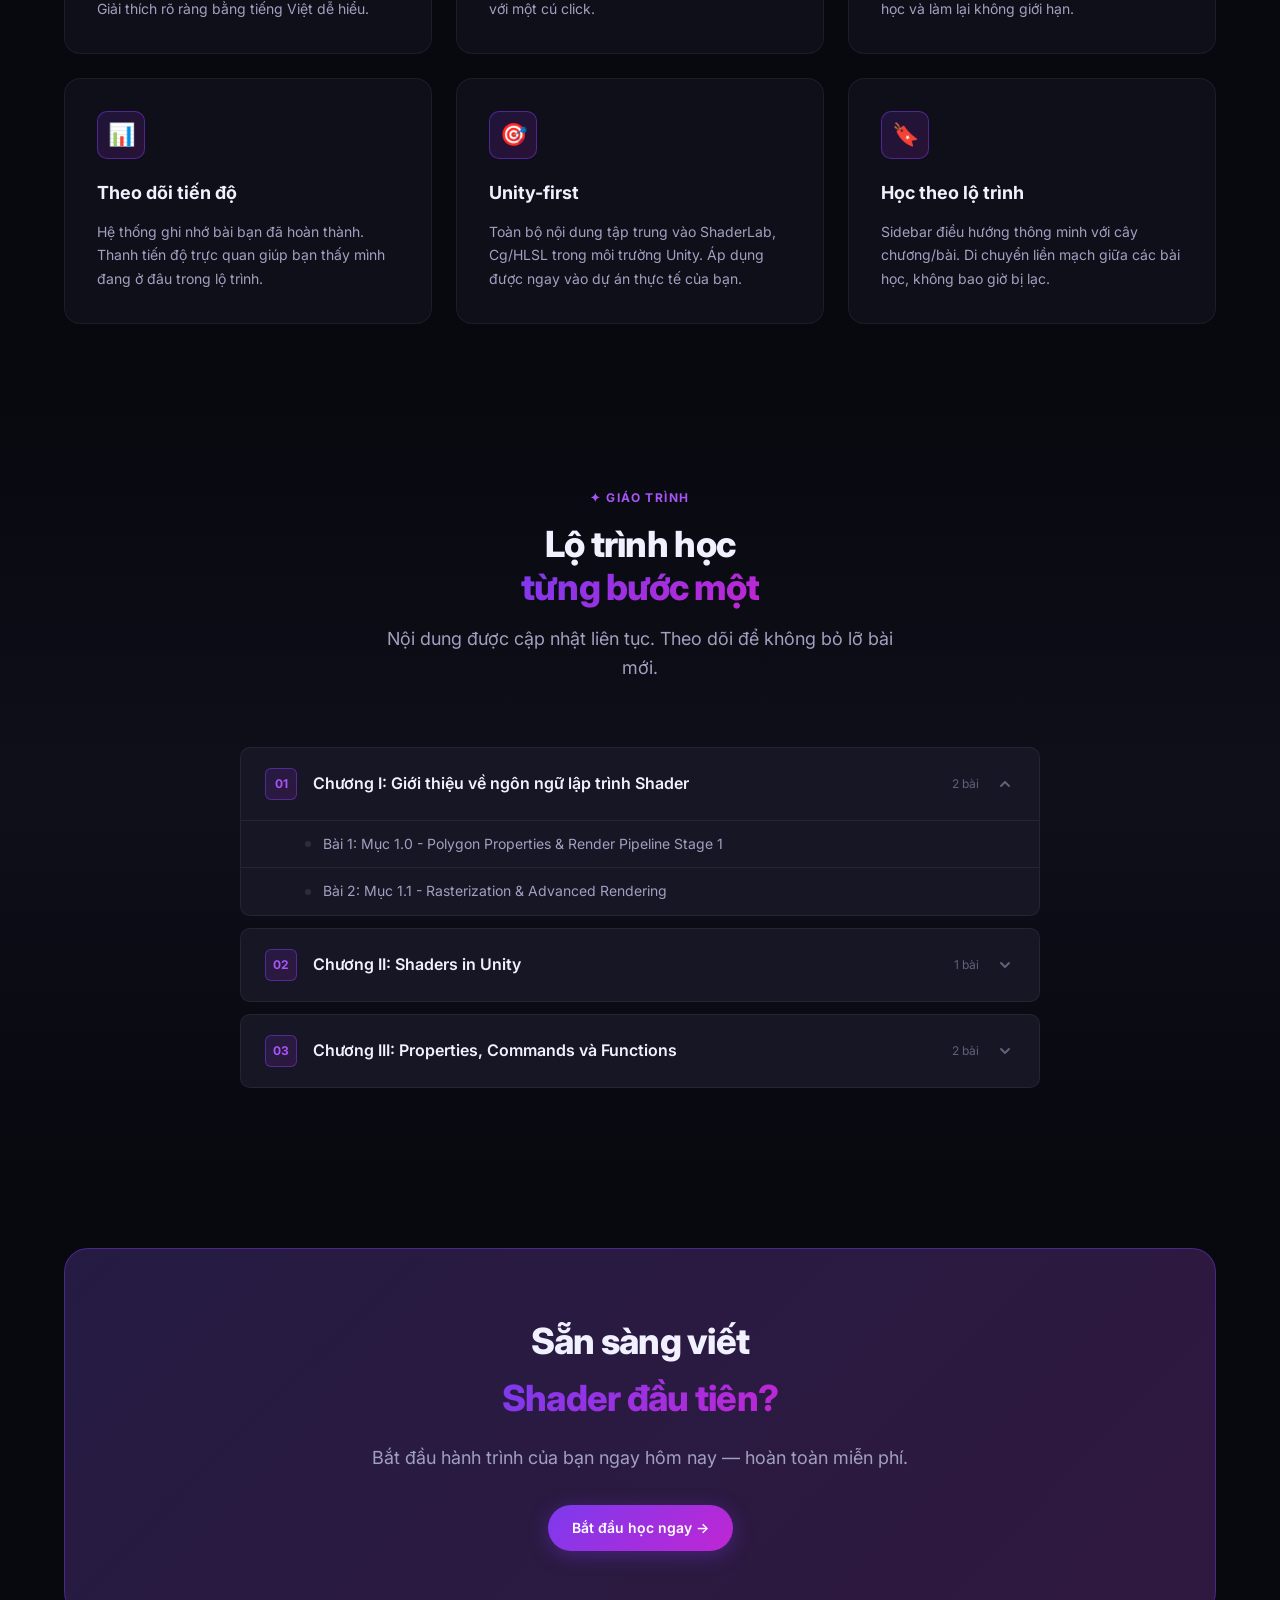
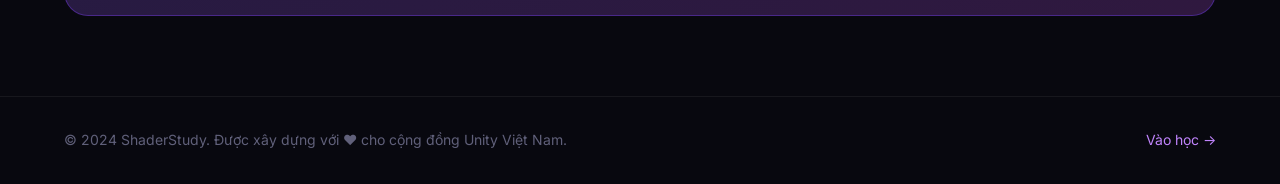
==== commit e669a95e: "light dark mode" ====
--- a/index.html
+++ b/index.html
@@ -14,6 +14,7 @@
   <link rel="preconnect" href="https://fonts.gstatic.com" crossorigin />
   <link rel="stylesheet" href="css/main.css" />
   <link rel="stylesheet" href="css/intro.css" />
+  <script src="js/theme.js"></script>
 </head>
 <body>
 
@@ -24,6 +25,7 @@
       ShaderStudy
     </a>
     <div class="nav-links" aria-label="Các liên kết điều hướng">
+      <button class="theme-toggle icon-btn" aria-label="Đổi giao diện" style="width: 36px; height: 36px; display: flex; align-items: center; justify-content: center; border-radius: var(--radius-full); color: var(--text-secondary); background: transparent; border: 1px solid var(--border-subtle); cursor: pointer;"></button>
       <a href="#features" class="nav-link">Tính năng</a>
       <a href="#curriculum" class="nav-link">Giáo trình</a>
       <a href="learn.html" class="btn btn-primary" id="nav-cta-btn">Bắt đầu học</a>
--- a/css/main.css
+++ b/css/main.css
@@ -12,6 +12,7 @@
   --bg-elevated:    #161625;
   --bg-card:        #1a1a2e;
   --bg-hover:       #1f1f38;
+  --bg-nav:         rgba(8, 8, 15, 0.7);
 
   --accent-1:       #7c3aed;
   --accent-2:       #a855f7;
@@ -78,6 +79,36 @@
   --gradient-surface: linear-gradient(180deg, var(--bg-surface), var(--bg-base));
 }
 
+:root[data-theme="light"] {
+  --bg-base:        #f8fafc;
+  --bg-surface:     #ffffff;
+  --bg-elevated:    #f1f5f9;
+  --bg-card:        #ffffff;
+  --bg-hover:       #e2e8f0;
+  --bg-nav:         rgba(255, 255, 255, 0.85);
+
+  --accent-1:       #6d28d9;
+  --accent-2:       #7c3aed;
+  --accent-3:       #a21caf;
+  --accent-glow:    rgba(109, 40, 217, 0.15);
+
+  --text-primary:   #0f172a;
+  --text-secondary: #475569;
+  --text-muted:     #64748b;
+  --text-accent:    #6d28d9;
+
+  --border-subtle:  rgba(0, 0, 0, 0.08);
+  --border-muted:   rgba(0, 0, 0, 0.12);
+  --border-accent:  rgba(109, 40, 217, 0.3);
+
+  --shadow-sm:  0 1px 2px rgba(0,0,0,0.05);
+  --shadow-md:  0 4px 12px rgba(0,0,0,0.08);
+  --shadow-lg:  0 8px 24px rgba(0,0,0,0.12);
+  --shadow-glow: 0 0 20px rgba(124, 58, 237, 0.15);
+
+  --gradient-accent-soft: linear-gradient(135deg, rgba(109,40,217,0.08), rgba(162,28,175,0.08));
+}
+
 /* ── Reset & Base ──────────────────────────────────────────── */
 *, *::before, *::after {
   box-sizing: border-box;
@@ -187,6 +218,15 @@
   background: rgba(124, 58, 237, 0.2);
   color: var(--accent-2);
   border: 1px solid rgba(124, 58, 237, 0.3);
+}
+
+.icon-btn {
+  transition: all var(--transition-fast);
+}
+.icon-btn:hover {
+  background: var(--bg-elevated);
+  color: var(--text-primary) !important;
+  border-color: var(--border-accent) !important;
 }
 
 /* ── Code blocks (highlight.js override) ──────────────────── */
--- a/css/intro.css
+++ b/css/intro.css
@@ -13,7 +13,7 @@
   align-items: center;
   justify-content: space-between;
   padding: var(--space-4) var(--space-8);
-  background: rgba(8, 8, 15, 0.7);
+  background: var(--bg-nav);
   backdrop-filter: blur(20px);
   -webkit-backdrop-filter: blur(20px);
   border-bottom: 1px solid var(--border-subtle);
